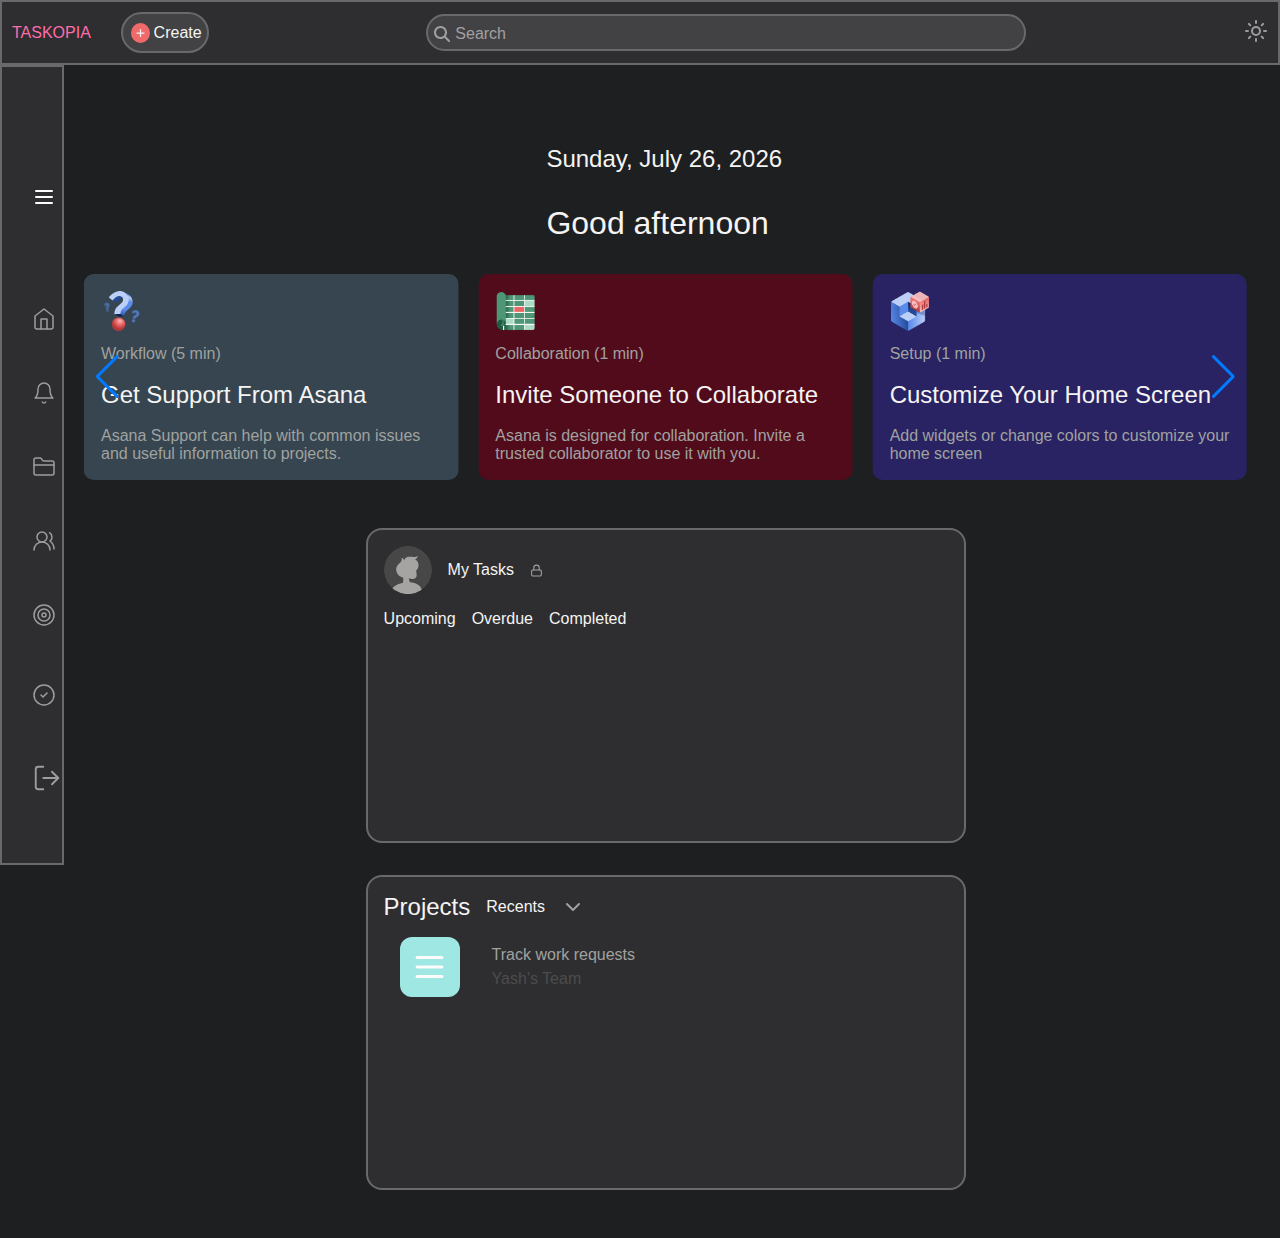
==== index.html @ 7d0c7f1a ":fx" ====
<!DOCTYPE html>
<html lang="en">

<head>
    <meta charset="UTF-8">
    <meta name="viewport" content="width=device-width, initial-scale=1.0">
    <title>Document</title>
    <link rel="stylesheet" href="style.css">
    <script src="as.js" defer></script>
    <link rel="stylesheet" href="https://cdn.jsdelivr.net/npm/swiper@11/swiper-bundle.min.css" />
    <script src="https://cdn.jsdelivr.net/npm/swiper@11/swiper-bundle.min.js"></script>
</head>

<body>
    <div class="container">
        <div class="up">
            <div class="left">
                <!-- <img src="assets pro/asset 0.1.svg" alt="" height="30rem" id="bars"> -->
                <p class="text">TASKOPIA</p>
                <div class="create">
                    <img src="assets pro/asset 0.2.svg" alt="" height="20rem" id="plus">
                    <p class="text1">Create</p>
                    <div class="dropdown">
                        <div class="drop1">
                            <img src="assets pro/check-circle-2.svg" alt="">
                            <p class="text1">Task</p>
                        </div>
                        <div class="drop1">
                            <img src="assets pro/clipboard-check.svg" alt="">
                            <p class="text1">Project</p>
                        </div>
                        <div class="drop1">
                            <img src="assets pro/message-circle-more.svg" alt="">
                            <p class="text1">Message</p>
                        </div>
                        <div class="drop1">
                            <img src="assets pro/users-round.svg" alt="">
                            <p class="text1">Team</p>
                        </div>
                        <div class="drop1">
                            <img src="assets pro/folder-closed.svg" alt="">
                            <p class="text1">Portfolio</p>
                        </div>
                    </div>
                </div>
            </div>
            <div class="center">
                <div class="search">
                    <img src="assets pro/asset 0.3.svg" alt="" height="20rem" id="searchicon">
                    <p class="text2">Search</p>
                </div>
            </div>
            <div class="right">
                <img src="assets pro/sun.svg" alt="" class="moon change">
            </div>
        </div>

        <div class="down">
            <div class="sidebar close">
                <div class="sidenav">
                    <div class="icon">
                        <img src="assets pro/menu.svg" alt="" id="sideimg" class="btn1">
                        <img src="assets pro/taskopia-high-resolution-logo (1).png" alt="" id="sideimg" class="logo"
                            width="140em" height="120rem">
                    </div>
                    <div class="icon">
                        <img src="assets pro/home.svg" alt="" id="sideimg">
                        <p class="icontext">Home</p>

                    </div>
                    <div class="icon">
                        <img src="assets pro/bell.svg" alt="" id="sideimg">
                        <p class="icontext">Notifications</p>

                    </div>
                    <div class="icon">
                        <img src="assets pro/folder-closed.svg" alt="" id="sideimg">
                        <p class="icontext">Portfolios</p>

                    </div>
                    <div class="icon">
                        <img src="assets pro/users-round.svg" alt="" id="sideimg">
                        <p class="icontext">Teams</p>

                    </div>
                    <div class="icon">
                        <img src="assets pro/target.svg" alt="" id="sideimg">
                        <p class="icontext">Targets</p>
                    </div>
                    <div class="icon">
                        <img src="assets pro/check-circle-2.svg" alt="" id="sideimg">
                        <p class="icontext">My Taks</p>
                    </div>
                    <div class="icon">
                        <img src="assets pro/log-out.svg" alt="" height="30rem">
                        <a href="signup.html" class="icontext" id="log-out">Logout</a>
                    </div>
                </div>
            </div>
            <div class="main main-full">
                <div class="cntr">
                    <div class="greet">
                        <p class="dateandtime"></p>
                        <div class="greets">
                            <p class="wish"></p>
                            <p class="username"></p>
                        </div>
                    </div>
                </div>

                <!-- Swiper Slider -->
                <main>
                    <section class="section slider-section">
                        <div class="container-x slider-column">
                        <div class="swiper swiper-slider">
                            <div class="swiper-wrapper">

                                <div class="swiper-slide started1">
                                    <img src="assets pro/custom1.png" alt="" width="40px" id="simg">
                                    <p class="stext1">Collaboration (1 min)</p>
                                    <br>
                                    <p class="stext2">Invite Someone to Collaborate</p>
                                    <br>
                                    <p class="stext3">Asana is designed for collaboration. Invite a trusted collaborator to use it with you.</p>
                                </div>
                                <div class="swiper-slide started1"
                                    style="background-color: var(--box2color) ;border: 2px solid var(--box2color)">
                                    <img src="assets pro/custom2.png" alt="" width="40px" id="simg">
                                    <p class="stext1">Setup (1 min)</p>
                                    <br>
                                    <p class="stext2">Customize Your Home Screen</p>
                                    <br>
                                    <p class="stext3">Add widgets or change colors to customize your home screen</p>
                                </div>
                          
                                <div class="swiper-slide started1"
                                    style="background-color: var(--box3color) ;border: 2px solid var(--box3color)">
                                    <img src="assets pro/custom3.png" alt="" width="40px" id="simg">
                                    <p class="stext1">Workflow (5 min)</p>
                                    <br>
                                    <p class="stext2">Update Your Project</p>
                                    <br>
                                    <p class="stext3">Visit your project to start organizing wokr and getting things
                                    </p>
                                </div>

                            <div class="swiper-slide started1" style="background-color:var(--box4color) ;border: 2px solid var(--box4color)">
                                <img src="assets pro/learn.png" alt="" width="40px" id="simg">
                                <p class="stext1">Tips & Tricks</p>
                                <br>
                                <p class="stext2">Learn from the guide</p>
                                <br>
                                <p class="stext3">Bring consistency and clarity to your work by adding useful information to projects.</p>
                            </div>
                            <div class="swiper-slide started1"
                                style="background-color:var(--box5color);border: 2px solid var(--box5color)">
                                <img src="assets pro/install_desktop.png" alt="" width="40px" id="simg">
                                <p class="stext1">Setup (1 min)</p>
                                <br>
                                <p class="stext2">Create a new account</p>
                                <br>
                                <p class="stext3">Create a new Asana account to track, manage, and connect your projects across any team.</p>
                            </div>
                            <div class="swiper-slide started1"
                                style="background-color: var(--box6color) ;border: 2px solid var(--box6color)">
                                <img src="assets pro/questions.png" alt="" width="40px" id="simg">
                                <p class="stext1">Workflow (5 min)</p>
                                <br>
                                <p class="stext2">Get Support From Asana</p>
                                <br>
                                <p class="stext3">Asana Support can help with common issues and useful information to projects.

                                </p>
                            </div>

                            </div>
                            <span class="swiper-pagination"></span>
                            <span class="swiper-button-prev"></span>
                            <span class="swiper-button-next"></span>
                        </div>
                        </div>
                    </section>
                </main>

                <div class="middle">
                    <div class="mytasks">
                        <div class="profile">
                            <img src="assets pro/AvatarPlaceholderDark.svg" alt="">
                            <p class="proftext">My Tasks</p>
                            <img src="assets pro/lock.svg" alt="" height="13rem">
                        </div>
                        <div class="upcoming">
                            <p class="uptext">Upcoming</p>
                            <p class="uptext">Overdue</p>
                            <p class="uptext">Completed</p>
                            <!-- <hr> -->
                        </div>
                    </div>
                    <div class="mytasks">
                        <div class="profile">
                            <!-- <img src="assets pro/AvatarPlaceholderDark.svg" alt=""> -->
                            <p class="proftext" style="font-size: x-large;">Projects</p>
                            <!-- <img src="assets pro/lock.svg" alt="" height="13rem"> -->
                            <p class="proftext">Recents</p>
                            <img src="assets pro/chevron-down.svg" alt="">
                        </div>
                        <div class="barimage">
                            <img src="assets pro/menu.svg" alt="" height="60rem" id="barimg">
                            <div class="bartext1">
                                <p class="bartext"><a href="tasks.html" class="barlink">Track work requests</a></p>
                                <p class="bartext2">Yash's Team</p>
                            </div>
                        </div>
                    </div>
                </div>
            </div>

        </div>
    </div>
    </div>
</body>

</html>
---- style.css ----
*{
    margin: 0;
    box-sizing: border-box;
}

:root{
    --bgcolorup:#2e2e30;
    --bgcolormain:#1e1f21;
    --textcolor:#f5f4f3;
    --iconcolor:#424244;
    --bordercolor:#6a696a;
    --boxtext:#a0a2a0;
    --box1color:#520b1b;
    --box2color:#292363;
    --box3color:#09311f;
    --box4color:#251605;
    --box5color:#0a3633;
    --box6color:#36454f;
    --hover:#666667;
}

body {
    background-color: var(--bgcolormain);
    overflow-x: hidden;
}

.conatiner{
    display: flex;
    flex-direction: column;
    font-family:'Segoe UI', Tahoma, Geneva, Verdana, sans-serif;
    background-image: url("assets pro/asset 2.0.jpeg");
}

.up{
    gap: 20px;
    background-color: var(--bgcolorup);
    display: flex;
    justify-content: space-between;
    align-items: center;
    padding: 10px;
    border: 2px solid var(--bordercolor);
    /* position: fixed; */
}

.left {
    display: flex;
    justify-content: center;
    align-items: center;
    gap: 30px;
}

.text{
    color: #ff6cab;
    font-family: 'Segoe UI', Tahoma, Geneva, Verdana, sans-serif;
}
.position{
    display: flex;
    justify-content: space-evenly;
    align-items: center;
}

.change{
    --bgcolorup:#ffff;
    --bgcolormain:#ffff;
    --textcolor:black;
    --iconcolor:#ffff;
    --bordercolor: #beb7a4;
    --boxtext:black;
    --box1color:pink;
    --box2color: #6FC0DB;
    --box3color:#BFD4BF;
    --box4color:#dadff7;
    --box5color: #e8e8e8;
    --box6color:#2274a5;
    --hover:#e8e8e8;
}

.create{
    display: flex;
    border: 2px solid var(--bordercolor);
    padding: 5px;
    position: relative;
    border-radius: 30px;
    justify-content: center;
    align-items: center;
    background-color: var(--iconcolor);
    cursor: pointer;
}

.dropdown{
    background-color: var(--bgcolormain);
    position: absolute;
    width: 10rem;
    display: none;
    flex-direction: column;
    gap: 1rem;
    border: 2px solid var(--bordercolor);
    left: 5.5rem;
    padding: 1rem;
    top: 0rem;
}

.dropdown.drops{
    display: flex;
}

.drop1{
    display: flex;
    gap: 0.5rem;
}

#plus{
    margin: 3.5px;
    border-radius: 100% ;
    padding:5px;
    background-color: #f06a6a;
}

.text1{
    color: var(--textcolor);
    /* font-family: apple; */
    font-weight: 2px;
    font-family:'Segoe UI', Tahoma, Geneva, Verdana, sans-serif;
}


.search{
    display: flex;
    border: 2px solid var(--bordercolor);
    padding: 6px;
    border-radius: 30px;
    background-color: var(--iconcolor);
    color: #a2a0a2;
    width: 600px;
}

#searchicon{
    padding-top: 4px;
}

.text2{
    padding-left: 5px;
    padding-top: 3px;
    background-color: var(--iconcolor);
    font-family:'Segoe UI', Tahoma, Geneva, Verdana, sans-serif;

}

.down{
    /* color: #2e2e30; */
    display: flex;
    width: 100%;
}



.sidebar{
    width: 15%;
    height: 70rem;
    display: flex;
    flex-direction: column;
    padding: 30px;
    justify-content:space-around;    
    background-color:var(--bgcolorup);
    border: 2px solid var(--bordercolor);
    transition: width 0.5s; 
}
.sidebar.close{
    width: 5%;
    height: 50rem;

    /* height: 100rem; */
}
.sidebar.close .icontext{
    opacity: 0;
}
.sidebar.close .logo{
    opacity: 0;
}
.icon{
    display: flex;
    gap: 20px;
}

.icontext{
    color: var(--textcolor);
    font-family:'Segoe UI', Tahoma, Geneva, Verdana, sans-serif;
    text-decoration: none;

}
.sidenav{
    display: flex;
    flex-direction: column;
    gap: 50px;
    cursor: pointer;
    /* height: 100%; */
}


.main{
    width: 85%;
    display: flex;
    flex-direction: column;
    background-color: var(--bgcolormain);
}

.main.main-full {
    width: 94%;
}
.cntr{
    padding-top: 5rem;
    width: 100%;
    display: flex;
    justify-content: center;
    align-items: center;
    /* background-color: #1e1f21; */

}

.dateandtime{
    font-size: x-large;
    color: var(--textcolor);
    font-family: 'Segoe UI', Tahoma, Geneva, Verdana, sans-serif;
}


.greets{
    display: flex;   
    gap: 1rem;
    justify-content: center;
    align-items: center;
}

.wish{
    font-size: xx-large;
    color: var(--textcolor);
    padding-bottom: 2rem ;
    padding-top: 2rem ;
    font-family: 'Segoe UI', Tahoma, Geneva, Verdana, sans-serif;
}

.username{
    font-size: xx-large;
    color: var(--textcolor);
    /* padding: 2rem ; */
    padding-bottom: 2rem ;
    padding-top: 2rem ;
    font-family: 'Segoe UI', Tahoma, Geneva, Verdana, sans-serif;
}

.started{
    display: flex;
    justify-content: space-evenly;
    color: var(--textcolor);
    /* background-color: #520b1b; */
}

.started1{
    background-color: var(--box1color);
    display: flex;
    flex-direction: column;
    width: 28%;
    /* height: 30%; */
    border: 2px solid var(--box1color);
    border-radius: 10px;
    padding: 15px;
    z-index: 0;

}
#simg{
    padding-bottom: 10px;
}
.stext1{
    /* background-color: #520b1b; */
    color: var(--boxtext);
    font-family: 'Segoe UI', Tahoma, Geneva, Verdana, sans-serif;
}
.stext2{
    /* background-color: #520b1b; */
    color: var(--textcolor);
    font-family: 'Segoe UI', Tahoma, Geneva, Verdana, sans-serif;
    font-size: x-large;
}
.stext3{
    /* background-color: #520b1b; */
    /* padding-bottom: 20px; */
    color: var(--boxtext);
    font-family: 'Segoe UI', Tahoma, Geneva, Verdana, sans-serif;
}


.swiper {
    &-button-next::after,
    &-button-prev::after {
      display: flex;
      align-items: center;
      justify-content: center;
      font-size: 0.75rem;
      font-weight: 800;
      padding: 1rem;
      width: 2rem;
      height: 2rem;
      opacity: 0.75;
      border-radius: 50%;
      color: var(--white-100);
      background: var(--black-300);
    }
  }

  .barimage {
    display: block;
    max-width: 100%;
    height: auto;
    object-fit: cover;
    image-rendering: -webkit-optimize-contrast;
    image-rendering: -moz-crisp-edges;
    image-rendering: crisp-edges;
  }

  section {
    margin: 0 auto;
  }

  .container-x {
    max-width: 100rem;
    /* height: 100; */
    margin-inline: auto;
    padding-inline: 1.25rem;
  }

/* .x {
    display: flex;
    justify-content: center;
    align-items: center;
    gap: 2rem;
} */

.middle{
    padding: 2rem;
    display: flex;
    margin: 1rem auto;
    width:100%;
    /* height: 100%; */
    flex-wrap: wrap;
    gap: 2rem;
    align-items:center;
    justify-content: center;
}

.mytasks{
    display: flex;
    flex-direction: column;
    width: 600px;
    /* height: 100%; */
    flex-wrap: wrap;
    height: 35vh;
    /* padding: 1rem; */
    /* justify-content: center; */
    /* align-items: center; */
    background-color: var(--bgcolorup);
    border-radius: 1rem;
    padding: 1rem;
    border: 2px solid var(--bordercolor);
}

.profile{
    display: flex;
    /* justify-content: center; */
    align-items: center;
    gap: 1rem;
}

.proftext{
    color: var(--textcolor);
    font-family: 'Segoe UI', Tahoma, Geneva, Verdana, sans-serif;

}

.upcoming{
    margin-top: 1rem;
    display: flex;
    gap: 1rem;
}

.uptext{
    color:var(--textcolor);
    font-family: 'Segoe UI', Tahoma, Geneva, Verdana, sans-serif;
}

.barimage{
    display: flex;
    align-items: center;
    gap: 2rem;
    padding: 1rem;
}

#barimg{
    background-color: #9ee7e3;
    padding: 0.7rem;
    border-radius:20% ;
}

.bartext1{
    display: flex;
    flex-direction: column;
    gap: 0.4rem;
}
.bartext{
    color: var(--textcolor);
    font-family: 'Segoe UI', Tahoma, Geneva, Verdana, sans-serif;
}

.bartext2{
    color: #4b4c4d;
    font-family: 'Segoe UI', Tahoma, Geneva, Verdana, sans-serif;

}

.barlink{
    text-decoration: none;
    color: var(--boxtext);
}


.bartext1:hover{
    background-color: var(--hover);
}


.proftext:hover{
    color: var(--textcolor);
    text-decoration: underline;
    cursor: pointer;
}
.uptext:hover{
    /* color: #ffff; */
    text-decoration: underline;
    cursor: pointer;
}


.create:hover{
    background-color: var(--hover);
}


@media screen and (max-width : 960px){
    .search {
        display: none;
    }

    .sidebar {
        display: none;
    }

    .main.main-full {
        width: 100%;
    }
}
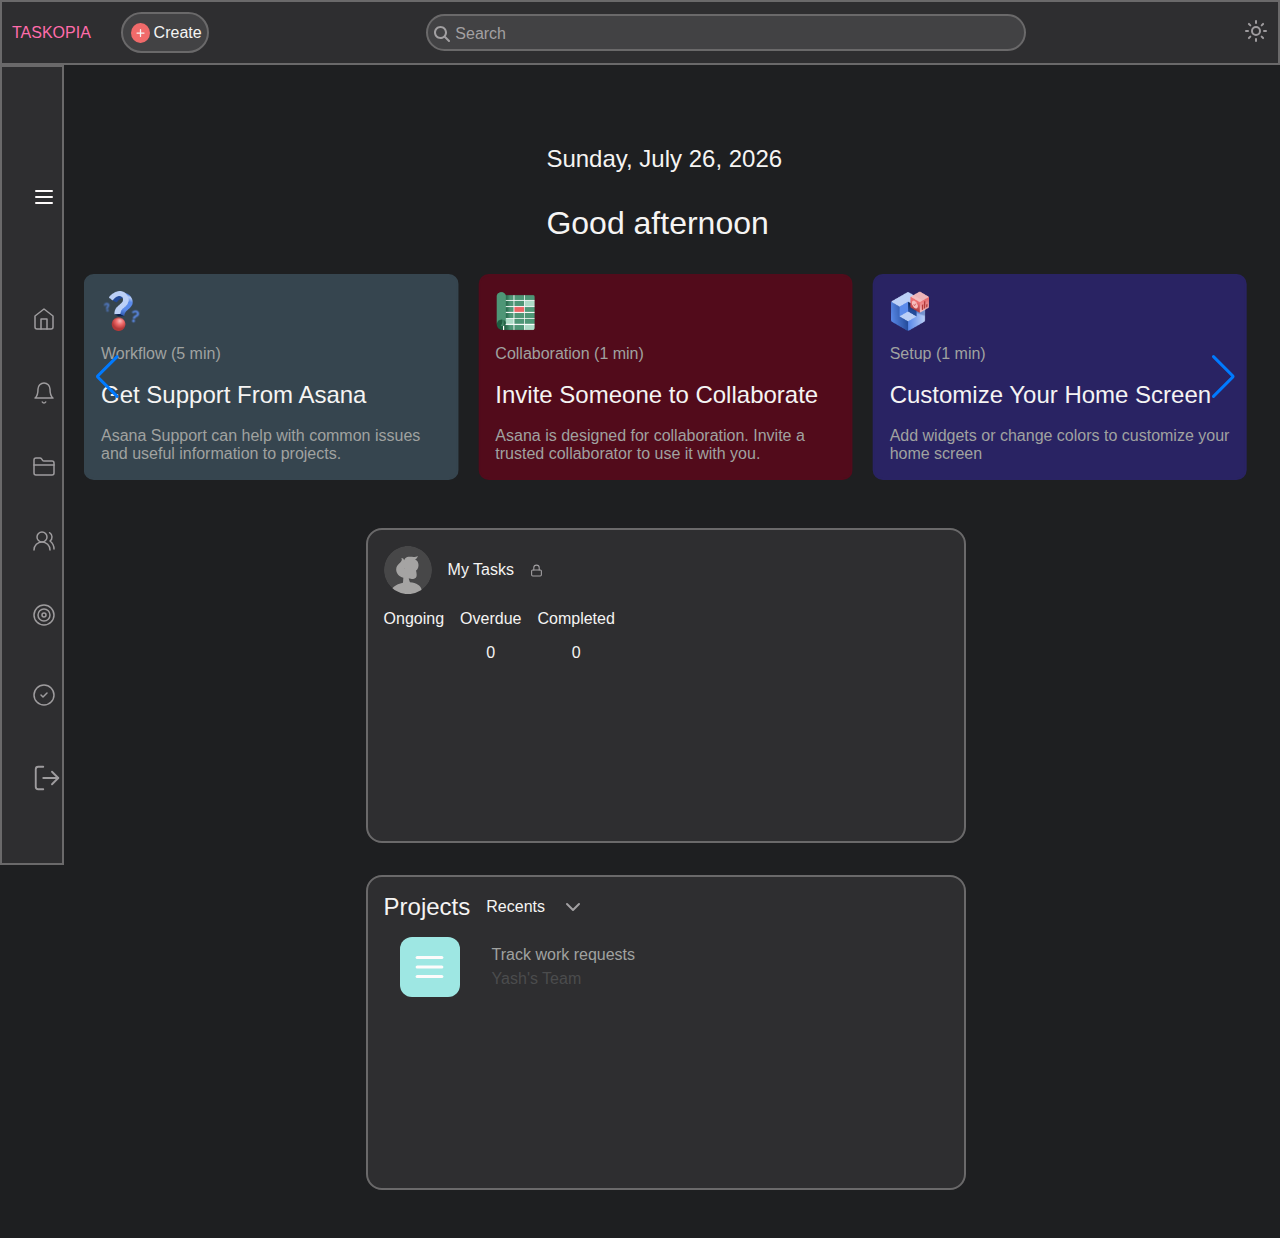
==== commit 5b71ed87: "new commit" ====
--- a/index.html
+++ b/index.html
@@ -15,7 +15,6 @@
     <div class="container">
         <div class="up">
             <div class="left">
-                <!-- <img src="assets pro/asset 0.1.svg" alt="" height="30rem" id="bars"> -->
                 <p class="text">TASKOPIA</p>
                 <div class="create">
                     <img src="assets pro/asset 0.2.svg" alt="" height="20rem" id="plus">
@@ -107,8 +106,6 @@
                         </div>
                     </div>
                 </div>
-
-                <!-- Swiper Slider -->
                 <main>
                     <section class="section slider-section">
                         <div class="container-x slider-column">
@@ -190,17 +187,23 @@
                             <img src="assets pro/lock.svg" alt="" height="13rem">
                         </div>
                         <div class="upcoming">
-                            <p class="uptext">Upcoming</p>
-                            <p class="uptext">Overdue</p>
-                            <p class="uptext">Completed</p>
-                            <!-- <hr> -->
+                            <div class="upcoming-text">
+                                <p class="uptext">Ongoing</p>
+                                <p class="uptext" id="ongoing">0</p>
+                            </div>
+                            <div class="upcoming-text">
+                                <p class="uptext">Overdue</p>
+                                <p class="uptext">0</p>
+                            </div>
+                            <div class="upcoming-text">
+                                <p class="uptext">Completed</p>
+                                <p class="uptext">0</p>
+                            </div>
                         </div>
                     </div>
                     <div class="mytasks">
                         <div class="profile">
-                            <!-- <img src="assets pro/AvatarPlaceholderDark.svg" alt=""> -->
                             <p class="proftext" style="font-size: x-large;">Projects</p>
-                            <!-- <img src="assets pro/lock.svg" alt="" height="13rem"> -->
                             <p class="proftext">Recents</p>
                             <img src="assets pro/chevron-down.svg" alt="">
                         </div>
--- a/style.css
+++ b/style.css
@@ -39,7 +39,6 @@
     align-items: center;
     padding: 10px;
     border: 2px solid var(--bordercolor);
-    /* position: fixed; */
 }
 
 .left {
@@ -118,7 +117,6 @@
 
 .text1{
     color: var(--textcolor);
-    /* font-family: apple; */
     font-weight: 2px;
     font-family:'Segoe UI', Tahoma, Geneva, Verdana, sans-serif;
 }
@@ -271,19 +269,15 @@
     padding-bottom: 10px;
 }
 .stext1{
-    /* background-color: #520b1b; */
     color: var(--boxtext);
     font-family: 'Segoe UI', Tahoma, Geneva, Verdana, sans-serif;
 }
 .stext2{
-    /* background-color: #520b1b; */
     color: var(--textcolor);
     font-family: 'Segoe UI', Tahoma, Geneva, Verdana, sans-serif;
     font-size: x-large;
 }
 .stext3{
-    /* background-color: #520b1b; */
-    /* padding-bottom: 20px; */
     color: var(--boxtext);
     font-family: 'Segoe UI', Tahoma, Geneva, Verdana, sans-serif;
 }
@@ -323,7 +317,6 @@
 
   .container-x {
     max-width: 100rem;
-    /* height: 100; */
     margin-inline: auto;
     padding-inline: 1.25rem;
   }
@@ -340,7 +333,6 @@
     display: flex;
     margin: 1rem auto;
     width:100%;
-    /* height: 100%; */
     flex-wrap: wrap;
     gap: 2rem;
     align-items:center;
@@ -351,12 +343,8 @@
     display: flex;
     flex-direction: column;
     width: 600px;
-    /* height: 100%; */
     flex-wrap: wrap;
     height: 35vh;
-    /* padding: 1rem; */
-    /* justify-content: center; */
-    /* align-items: center; */
     background-color: var(--bgcolorup);
     border-radius: 1rem;
     padding: 1rem;
@@ -379,6 +367,13 @@
 .upcoming{
     margin-top: 1rem;
     display: flex;
+    gap: 1rem;
+}
+
+.upcoming-text{
+    display: flex;
+    flex-direction: column;
+    align-items: center;
     gap: 1rem;
 }
 
